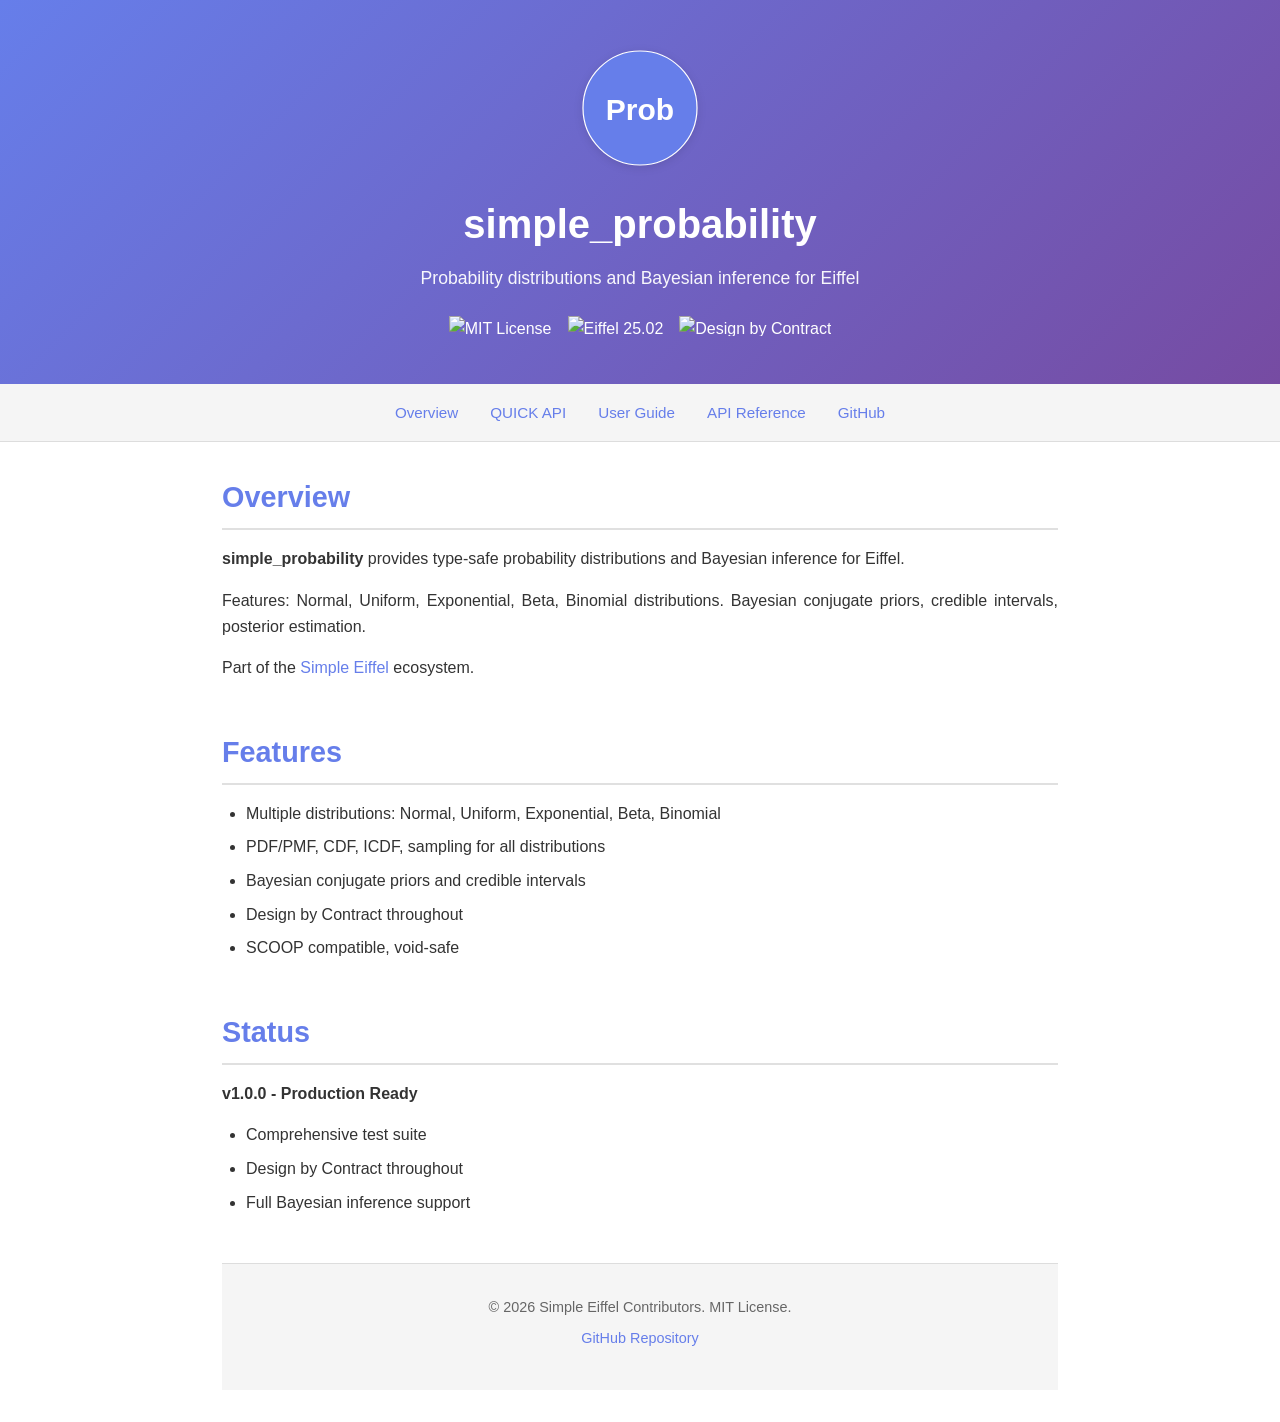
==== docs/index.html @ 3a891cff "docs: Add GitHub Pages documentation site and rewrite README - Create professional /docs site with i" ====
<!DOCTYPE html>
<html lang="en">
<head>
    <meta charset="UTF-8">
    <meta name="viewport" content="width=device-width, initial-scale=1.0">
    <title>simple_probability - Probability distributions and Bayesian inference for Eiffel</title>
    <link rel="stylesheet" href="css/style.css">
</head>
<body>
    <header>
        <div class="logo-container">
            <svg class="logo" viewBox="0 0 200 200" xmlns="http://www.w3.org/2000/svg">
                <circle cx="100" cy="100" r="95" fill="#667eea" stroke="#fff" stroke-width="2"/>
                <text x="100" y="120" font-size="50" font-weight="bold" text-anchor="middle" fill="#fff">Prob</text>
            </svg>
        </div>
        <h1>simple_probability</h1>
        <p class="tagline">Probability distributions and Bayesian inference for Eiffel</p>
        <div class="badges">
            <img src="https://img.shields.io/badge/License-MIT-blue.svg" alt="MIT License">
            <img src="https://img.shields.io/badge/Eiffel-25.02-purple.svg" alt="Eiffel 25.02">
            <img src="https://img.shields.io/badge/DBC-Contracts-green.svg" alt="Design by Contract">
        </div>
    </header>
    <nav>
        <ul>
            <li><a href="#overview">Overview</a></li>
            <li><a href="quick.html">QUICK API</a></li>
            <li><a href="user-guide.html">User Guide</a></li>
            <li><a href="api-reference.html">API Reference</a></li>
            <li><a href="https://github.com/simple-eiffel/simple_probability">GitHub</a></li>
        </ul>
    </nav>
    <main>
        <section id="overview">
            <h2>Overview</h2>
            <p><strong>simple_probability</strong> provides type-safe probability distributions and Bayesian inference for Eiffel.</p>
            <p>Features: Normal, Uniform, Exponential, Beta, Binomial distributions. Bayesian conjugate priors, credible intervals, posterior estimation.</p>
            <p>Part of the <a href="https://github.com/simple-eiffel">Simple Eiffel</a> ecosystem.</p>
        </section>
        <section id="features">
            <h2>Features</h2>
            <ul>
                <li>Multiple distributions: Normal, Uniform, Exponential, Beta, Binomial</li>
                <li>PDF/PMF, CDF, ICDF, sampling for all distributions</li>
                <li>Bayesian conjugate priors and credible intervals</li>
                <li>Design by Contract throughout</li>
                <li>SCOOP compatible, void-safe</li>
            </ul>
        </section>
        <section id="status">
            <h2>Status</h2>
            <p><strong>v1.0.0 - Production Ready</strong></p>
            <ul>
                <li>Comprehensive test suite</li>
                <li>Design by Contract throughout</li>
                <li>Full Bayesian inference support</li>
            </ul>
        </section>
        <footer>
            <p>&copy; 2026 Simple Eiffel Contributors. MIT License.</p>
            <p><a href="https://github.com/simple-eiffel/simple_probability">GitHub Repository</a></p>
        </footer>
    </main>
</body>
</html>
---- docs/css/style.css ----
/* Reset and Base Styles */
* {
    margin: 0;
    padding: 0;
    box-sizing: border-box;
}

body {
    font-family: -apple-system, BlinkMacSystemFont, "Segoe UI", Roboto, "Helvetica Neue", Arial, sans-serif;
    line-height: 1.6;
    color: #333;
    background: #fff;
}

/* Header */
header {
    background: linear-gradient(135deg, #667eea 0%, #764ba2 100%);
    color: white;
    padding: 3rem 2rem;
    text-align: center;
}

header .logo-container {
    margin-bottom: 1rem;
}

header .logo {
    width: 120px;
    height: 120px;
    filter: drop-shadow(0 2px 4px rgba(0,0,0,0.1));
}

header h1 {
    font-size: 2.5rem;
    margin: 1rem 0 0.5rem 0;
    font-weight: 600;
}

header .tagline {
    font-size: 1.1rem;
    opacity: 0.95;
    margin-bottom: 1.5rem;
}

header .badges {
    display: flex;
    justify-content: center;
    gap: 1rem;
    flex-wrap: wrap;
}

header .badges img {
    height: 20px;
}

/* Navigation */
nav {
    background: #f5f5f5;
    padding: 1rem;
    border-bottom: 1px solid #ddd;
    position: sticky;
    top: 0;
    z-index: 100;
}

nav ul {
    list-style: none;
    display: flex;
    flex-wrap: wrap;
    justify-content: center;
    gap: 2rem;
    max-width: 1200px;
    margin: 0 auto;
}

nav a {
    text-decoration: none;
    color: #667eea;
    font-weight: 500;
    font-size: 0.95rem;
    transition: color 0.2s;
}

nav a:hover {
    color: #764ba2;
    text-decoration: underline;
}

/* Main Content */
main {
    max-width: 900px;
    margin: 0 auto;
    padding: 2rem;
}

section {
    margin-bottom: 3rem;
}

section h2 {
    font-size: 1.8rem;
    margin-bottom: 1rem;
    color: #667eea;
    border-bottom: 2px solid #e0e0e0;
    padding-bottom: 0.5rem;
}

section h3 {
    font-size: 1.3rem;
    margin-top: 1.5rem;
    margin-bottom: 0.75rem;
    color: #764ba2;
}

section p {
    margin-bottom: 1rem;
    text-align: justify;
}

section ul {
    margin-left: 1.5rem;
    margin-bottom: 1rem;
}

section li {
    margin-bottom: 0.5rem;
}

section a {
    color: #667eea;
    text-decoration: none;
    font-weight: 500;
}

section a:hover {
    text-decoration: underline;
}

/* Code Blocks */
code {
    background: #f5f5f5;
    padding: 0.2rem 0.5rem;
    border-radius: 3px;
    font-family: "Courier New", monospace;
    font-size: 0.9em;
}

pre {
    background: #f5f5f5;
    padding: 1.5rem;
    border-radius: 5px;
    overflow-x: auto;
    border-left: 4px solid #667eea;
    margin: 1rem 0;
}

pre code {
    padding: 0;
    background: none;
    font-size: 0.85em;
    line-height: 1.5;
}

/* Tables */
table {
    width: 100%;
    border-collapse: collapse;
    margin: 1rem 0;
    border: 1px solid #ddd;
}

table th {
    background: #f5f5f5;
    padding: 0.75rem;
    text-align: left;
    font-weight: 600;
    border: 1px solid #ddd;
}

table td {
    padding: 0.75rem;
    border: 1px solid #ddd;
}

table tr:nth-child(even) {
    background: #fafafa;
}

/* Blockquotes */
blockquote {
    border-left: 4px solid #667eea;
    margin: 1rem 0;
    padding-left: 1rem;
    color: #666;
    font-style: italic;
}

/* Footer */
footer {
    text-align: center;
    padding: 2rem;
    background: #f5f5f5;
    margin-top: 3rem;
    border-top: 1px solid #ddd;
    color: #666;
    font-size: 0.9rem;
}

footer a {
    color: #667eea;
    text-decoration: none;
    font-weight: 500;
}

footer a:hover {
    text-decoration: underline;
}

footer p {
    margin-bottom: 0.5rem;
}

/* Responsive */
@media (max-width: 768px) {
    header h1 {
        font-size: 2rem;
    }

    header .tagline {
        font-size: 1rem;
    }

    nav ul {
        gap: 1rem;
    }

    nav a {
        font-size: 0.85rem;
    }

    main {
        padding: 1rem;
    }

    section h2 {
        font-size: 1.5rem;
    }

    pre {
        padding: 1rem;
        font-size: 0.8em;
    }
}

/* Utility Classes */
.note {
    background: #e8f4f8;
    border-left: 4px solid #0288d1;
    padding: 1rem;
    margin: 1rem 0;
    border-radius: 3px;
}

.warning {
    background: #fff3e0;
    border-left: 4px solid #f57c00;
    padding: 1rem;
    margin: 1rem 0;
    border-radius: 3px;
}

.success {
    background: #e8f5e9;
    border-left: 4px solid #388e3c;
    padding: 1rem;
    margin: 1rem 0;
    border-radius: 3px;
}
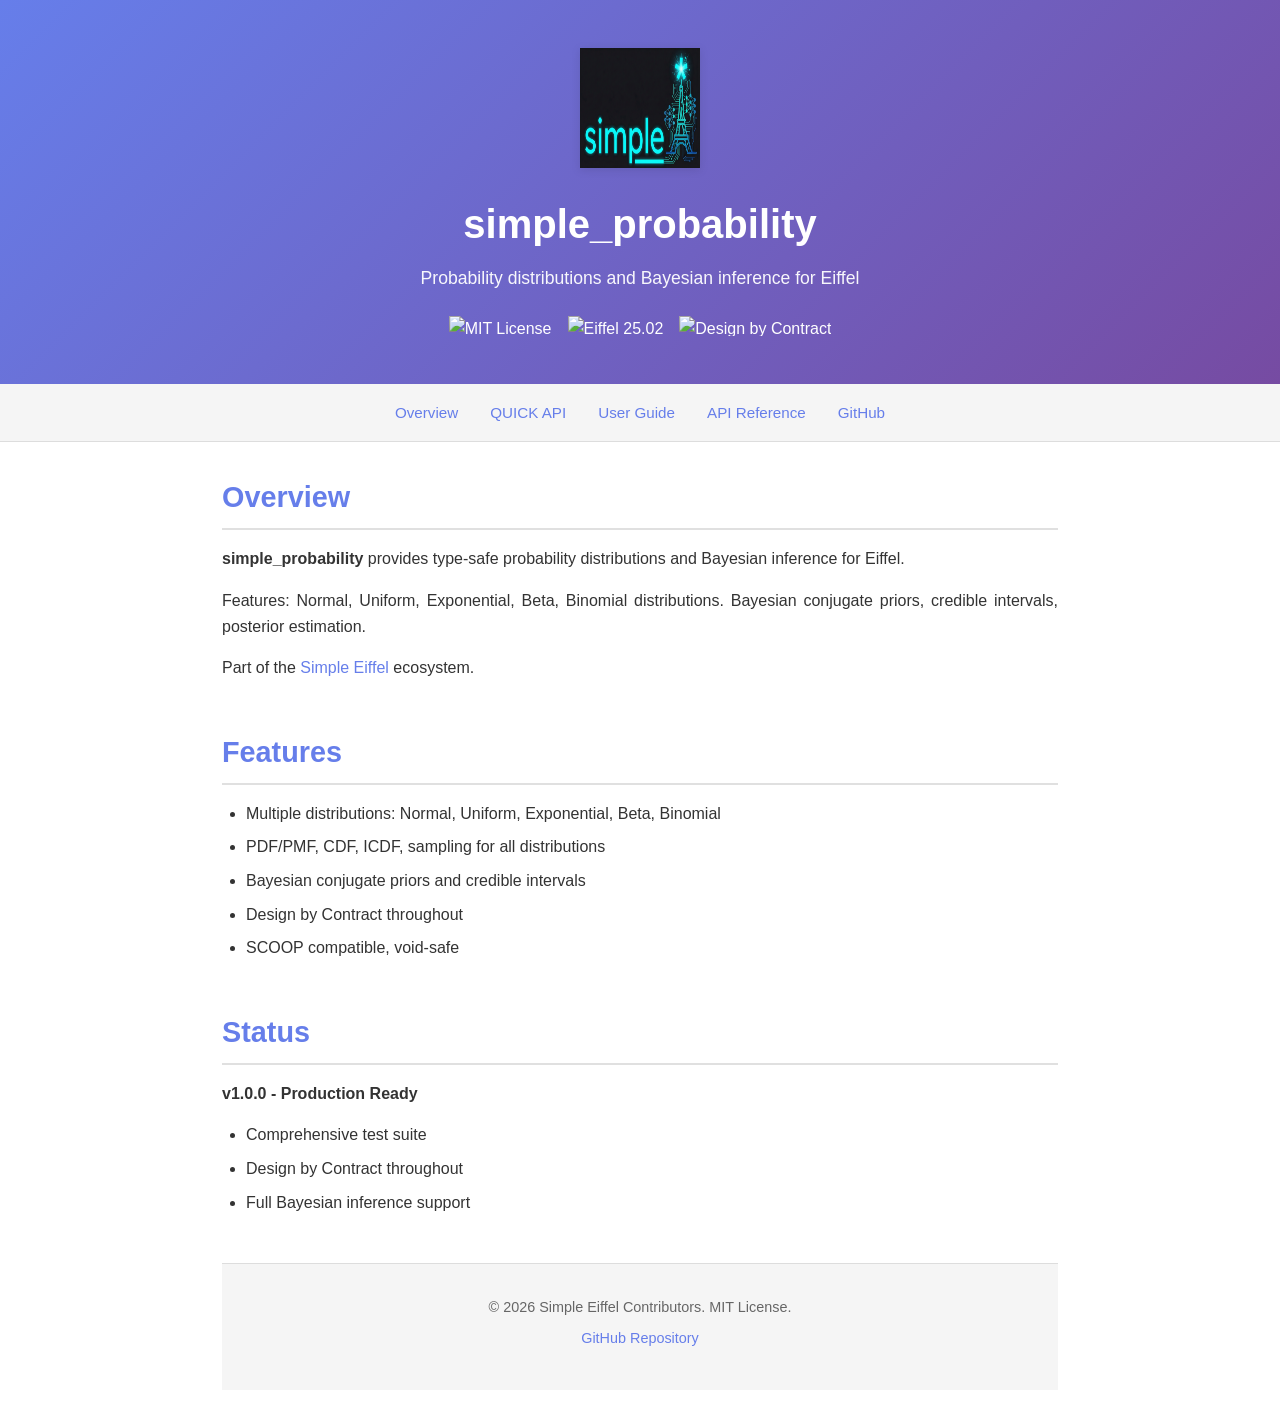
==== commit 4c2e58ec: "docs: Replace placeholder SVG with official simple_eiffel logo" ====
--- a/docs/index.html
+++ b/docs/index.html
@@ -9,10 +9,7 @@
 <body>
     <header>
         <div class="logo-container">
-            <svg class="logo" viewBox="0 0 200 200" xmlns="http://www.w3.org/2000/svg">
-                <circle cx="100" cy="100" r="95" fill="#667eea" stroke="#fff" stroke-width="2"/>
-                <text x="100" y="120" font-size="50" font-weight="bold" text-anchor="middle" fill="#fff">Prob</text>
-            </svg>
+            <img src="images/logo.png" alt="simple_* logo" class="logo">
         </div>
         <h1>simple_probability</h1>
         <p class="tagline">Probability distributions and Bayesian inference for Eiffel</p>
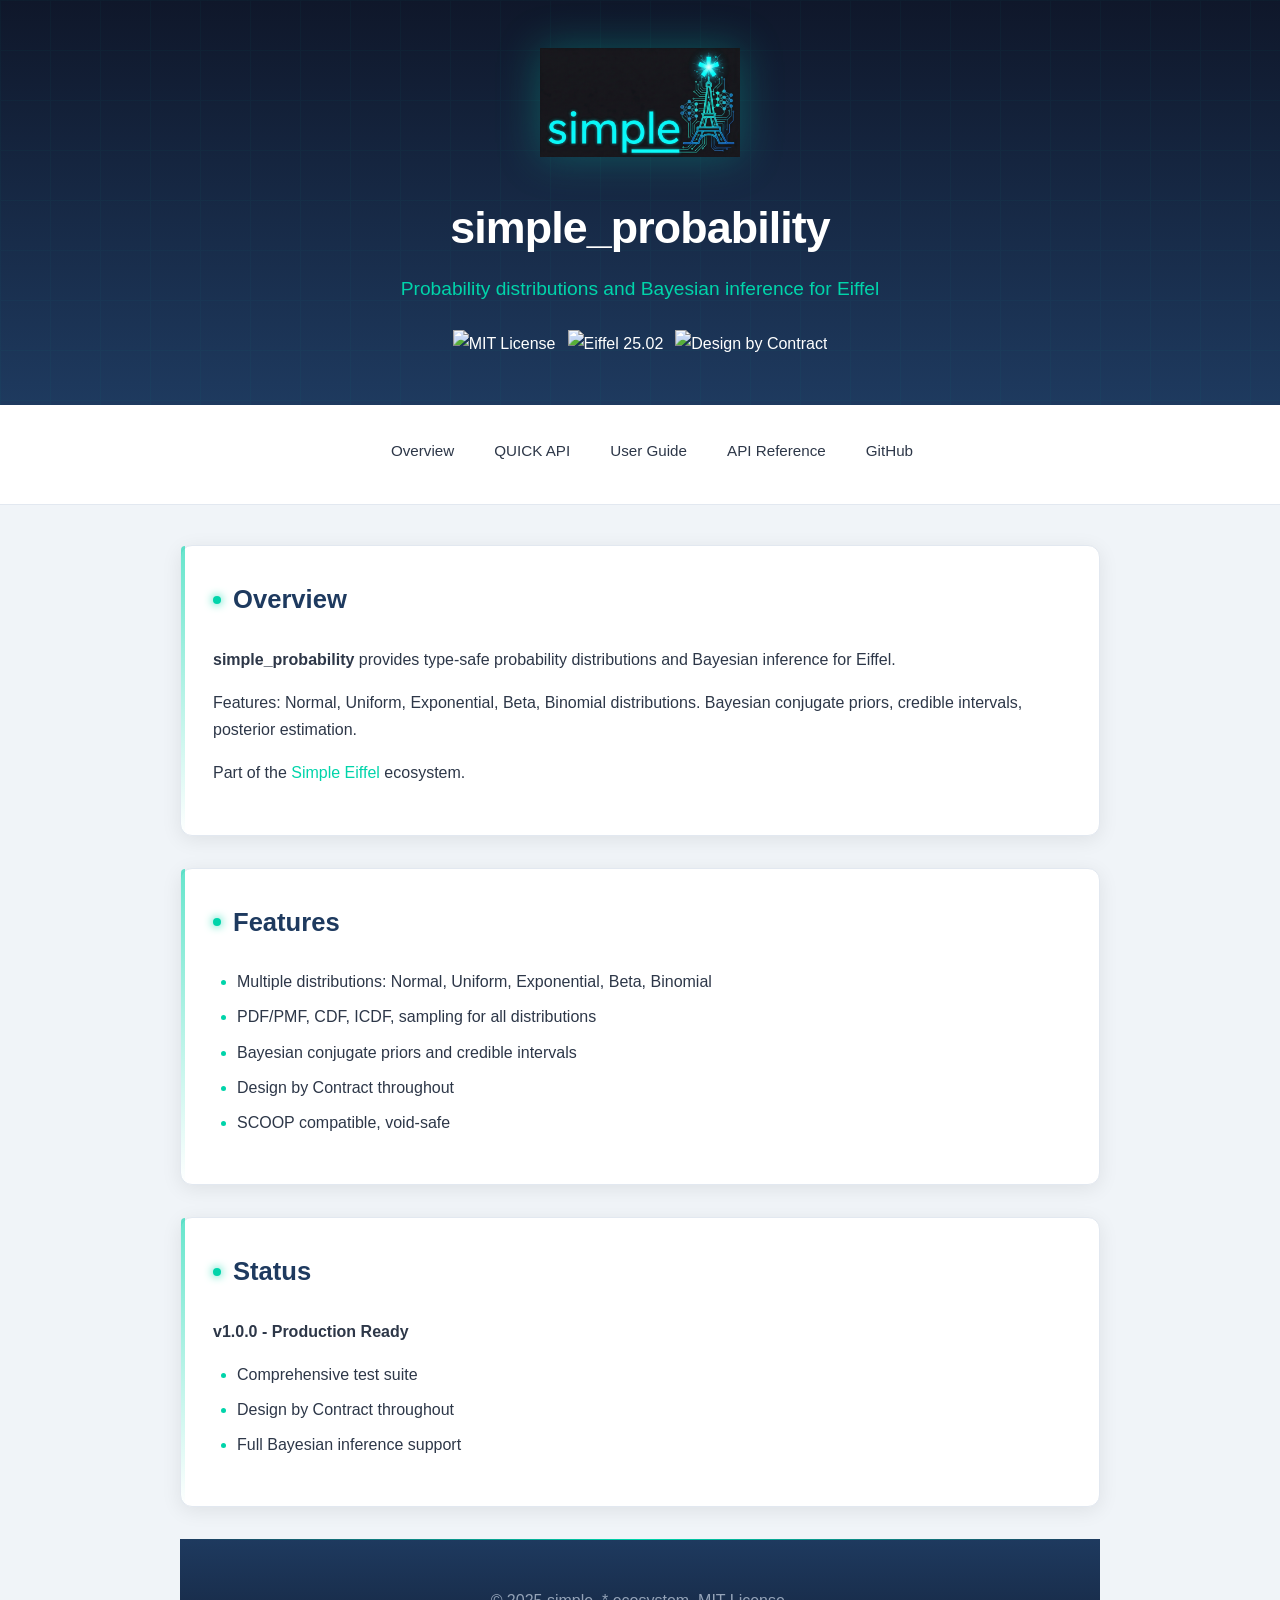
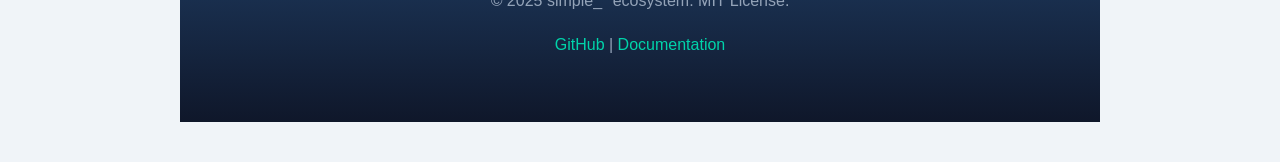
==== commit cc9e88fe: "docs: Reformat README and footer to match simple_json structure" ====
--- a/docs/index.html
+++ b/docs/index.html
@@ -55,8 +55,11 @@
             </ul>
         </section>
         <footer>
-            <p>&copy; 2026 Simple Eiffel Contributors. MIT License.</p>
-            <p><a href="https://github.com/simple-eiffel/simple_probability">GitHub Repository</a></p>
+            <p>&copy; 2025 simple_* ecosystem. MIT License.</p>
+            <p>
+                <a href="https://github.com/simple-eiffel/simple_probability">GitHub</a> |
+                <a href="https://simple-eiffel.github.io">Documentation</a>
+            </p>
         </footer>
     </main>
 </body>
--- a/docs/css/style.css
+++ b/docs/css/style.css
@@ -1,278 +1,598 @@
-/* Reset and Base Styles */
+/* simple_* Documentation Stylesheet */
+/* Design inspired by Eiffel Tower + Circuit Board Logo */
+/* Supports light and dark mode with tech-forward aesthetic */
+
+:root {
+    /* Light Mode - Clean tech look */
+    --primary-color: #1e3a5f;          /* Deep blue - like the tower structure */
+    --secondary-color: #00d4aa;        /* Electric teal - circuit glow */
+    --accent-color: #ff6b6b;           /* Signal red */
+    --background-color: #f0f4f8;       /* Soft tech gray */
+    --surface-color: #ffffff;
+    --code-background: #1a1a2e;        /* Dark terminal */
+    --text-color: #2d3748;
+    --text-muted: #718096;
+    --border-color: #e2e8f0;
+    --success-color: #00d4aa;
+    --warning-color: #fbbf24;
+    --header-gradient-start: #0f172a;  /* Deep night sky */
+    --header-gradient-end: #1e3a5f;    /* Tower blue */
+    --table-hover: #f7fafc;
+    --feature-bg: #f7fafc;
+    --api-bg: #f0f4f8;
+    --require-bg: #fef3c7;
+    --require-border: #f59e0b;
+    --ensure-bg: #d1fae5;
+    --ensure-border: #10b981;
+    --inline-code-bg: #e2e8f0;
+    --glow-color: rgba(0, 212, 170, 0.3);
+    --circuit-line: #00d4aa;
+}
+
+@media (prefers-color-scheme: dark) {
+    :root {
+        /* Dark Mode - Circuit board at night */
+        --primary-color: #e2e8f0;
+        --secondary-color: #00ffcc;     /* Bright circuit glow */
+        --accent-color: #ff6b6b;
+        --background-color: #0a0a1a;    /* Deep space black */
+        --surface-color: #12122a;       /* Dark panel */
+        --code-background: #080818;
+        --text-color: #e2e8f0;
+        --text-muted: #94a3b8;
+        --border-color: #2d3748;
+        --success-color: #00ffcc;
+        --warning-color: #fbbf24;
+        --header-gradient-start: #000010;
+        --header-gradient-end: #0f172a;
+        --table-hover: #1a1a3a;
+        --feature-bg: #1a1a3a;
+        --api-bg: #0f0f28;
+        --require-bg: #3d2e0a;
+        --require-border: #f59e0b;
+        --ensure-bg: #052e1c;
+        --ensure-border: #00ffcc;
+        --inline-code-bg: #1e293b;
+        --glow-color: rgba(0, 255, 204, 0.2);
+        --circuit-line: #00ffcc;
+    }
+}
+
 * {
+    box-sizing: border-box;
     margin: 0;
     padding: 0;
-    box-sizing: border-box;
 }
 
 body {
-    font-family: -apple-system, BlinkMacSystemFont, "Segoe UI", Roboto, "Helvetica Neue", Arial, sans-serif;
-    line-height: 1.6;
-    color: #333;
-    background: #fff;
-}
-
-/* Header */
+    font-family: 'Inter', -apple-system, BlinkMacSystemFont, 'Segoe UI', Roboto, sans-serif;
+    line-height: 1.7;
+    color: var(--text-color);
+    background-color: var(--background-color);
+    transition: background-color 0.3s, color 0.3s;
+}
+
+/* Header - Tower silhouette with circuit glow */
 header {
-    background: linear-gradient(135deg, #667eea 0%, #764ba2 100%);
+    background: linear-gradient(180deg, var(--header-gradient-start) 0%, var(--header-gradient-end) 100%);
     color: white;
     padding: 3rem 2rem;
     text-align: center;
+    position: relative;
+    overflow: hidden;
+}
+
+/* Circuit pattern overlay */
+header::before {
+    content: '';
+    position: absolute;
+    top: 0;
+    left: 0;
+    right: 0;
+    bottom: 0;
+    background-image:
+        linear-gradient(90deg, var(--circuit-line) 1px, transparent 1px),
+        linear-gradient(var(--circuit-line) 1px, transparent 1px);
+    background-size: 50px 50px;
+    opacity: 0.03;
+    pointer-events: none;
 }
 
 header .logo-container {
-    margin-bottom: 1rem;
-}
-
-header .logo {
-    width: 120px;
-    height: 120px;
-    filter: drop-shadow(0 2px 4px rgba(0,0,0,0.1));
+    margin-bottom: 1.5rem;
+    position: relative;
+    z-index: 1;
+}
+
+header img.logo {
+    max-width: 200px;
+    height: auto;
+    filter: drop-shadow(0 0 20px var(--glow-color));
+    transition: filter 0.3s;
+}
+
+header img.logo:hover {
+    filter: drop-shadow(0 0 30px var(--glow-color)) brightness(1.1);
 }
 
 header h1 {
-    font-size: 2.5rem;
-    margin: 1rem 0 0.5rem 0;
-    font-weight: 600;
+    font-size: 2.8rem;
+    margin-bottom: 0.5rem;
+    font-weight: 700;
+    letter-spacing: -0.02em;
+    position: relative;
+    z-index: 1;
 }
 
 header .tagline {
-    font-size: 1.1rem;
-    opacity: 0.95;
-    margin-bottom: 1.5rem;
+    font-size: 1.2rem;
+    color: var(--secondary-color);
+    font-weight: 400;
+    position: relative;
+    z-index: 1;
 }
 
 header .badges {
+    margin-top: 1.5rem;
     display: flex;
+    gap: 0.75rem;
     justify-content: center;
-    gap: 1rem;
     flex-wrap: wrap;
-}
-
-header .badges img {
-    height: 20px;
-}
-
-/* Navigation */
+    position: relative;
+    z-index: 1;
+}
+
+/* Navigation - Sleek bar */
 nav {
-    background: #f5f5f5;
-    padding: 1rem;
-    border-bottom: 1px solid #ddd;
+    background: var(--surface-color);
+    border-bottom: 1px solid var(--border-color);
+    padding: 1rem 2rem;
     position: sticky;
     top: 0;
     z-index: 100;
+    backdrop-filter: blur(10px);
+    background: rgba(255, 255, 255, 0.95);
+}
+
+@media (prefers-color-scheme: dark) {
+    nav {
+        background: rgba(18, 18, 42, 0.95);
+    }
 }
 
 nav ul {
     list-style: none;
     display: flex;
-    flex-wrap: wrap;
+    gap: 2.5rem;
     justify-content: center;
-    gap: 2rem;
-    max-width: 1200px;
-    margin: 0 auto;
 }
 
 nav a {
+    color: var(--text-color);
     text-decoration: none;
-    color: #667eea;
     font-weight: 500;
     font-size: 0.95rem;
     transition: color 0.2s;
+    position: relative;
+}
+
+nav a::after {
+    content: '';
+    position: absolute;
+    bottom: -4px;
+    left: 0;
+    width: 0;
+    height: 2px;
+    background: var(--secondary-color);
+    transition: width 0.2s;
 }
 
 nav a:hover {
-    color: #764ba2;
-    text-decoration: underline;
+    color: var(--secondary-color);
+}
+
+nav a:hover::after {
+    width: 100%;
 }
 
 /* Main Content */
 main {
-    max-width: 900px;
+    max-width: 1000px;
     margin: 0 auto;
+    padding: 2.5rem;
+}
+
+section {
+    background: var(--surface-color);
+    border-radius: 12px;
     padding: 2rem;
-}
-
-section {
-    margin-bottom: 3rem;
-}
-
-section h2 {
-    font-size: 1.8rem;
+    margin-bottom: 2rem;
+    box-shadow: 0 4px 20px rgba(0,0,0,0.08);
+    border: 1px solid var(--border-color);
+    position: relative;
+}
+
+/* Subtle circuit accent on sections */
+section::before {
+    content: '';
+    position: absolute;
+    top: 0;
+    left: 0;
+    width: 4px;
+    height: 100%;
+    background: linear-gradient(180deg, var(--secondary-color) 0%, transparent 100%);
+    border-radius: 12px 0 0 12px;
+    opacity: 0.6;
+}
+
+h2 {
+    color: var(--primary-color);
+    font-size: 1.6rem;
+    font-weight: 600;
+    margin-bottom: 1.5rem;
+    display: flex;
+    align-items: center;
+    gap: 0.75rem;
+}
+
+h2::before {
+    content: '';
+    width: 8px;
+    height: 8px;
+    background: var(--secondary-color);
+    border-radius: 50%;
+    box-shadow: 0 0 10px var(--secondary-color);
+}
+
+h3 {
+    color: var(--primary-color);
+    font-size: 1.2rem;
+    margin-top: 1.5rem;
     margin-bottom: 1rem;
-    color: #667eea;
-    border-bottom: 2px solid #e0e0e0;
-    padding-bottom: 0.5rem;
-}
-
-section h3 {
-    font-size: 1.3rem;
-    margin-top: 1.5rem;
-    margin-bottom: 0.75rem;
-    color: #764ba2;
-}
-
-section p {
+}
+
+p {
     margin-bottom: 1rem;
-    text-align: justify;
-}
-
-section ul {
-    margin-left: 1.5rem;
-    margin-bottom: 1rem;
-}
-
-section li {
-    margin-bottom: 0.5rem;
-}
-
-section a {
-    color: #667eea;
+}
+
+a {
+    color: var(--secondary-color);
     text-decoration: none;
-    font-weight: 500;
-}
-
-section a:hover {
+    transition: opacity 0.2s;
+}
+
+a:hover {
+    opacity: 0.8;
     text-decoration: underline;
 }
 
-/* Code Blocks */
+/* Code Blocks - Terminal style */
+pre {
+    background: var(--code-background);
+    color: #e2e8f0;
+    padding: 1.5rem;
+    border-radius: 8px;
+    overflow-x: auto;
+    margin: 1rem 0;
+    border: 1px solid var(--border-color);
+    position: relative;
+}
+
+pre::before {
+    content: '';
+    position: absolute;
+    top: 12px;
+    left: 12px;
+    width: 12px;
+    height: 12px;
+    background: #ff5f56;
+    border-radius: 50%;
+    box-shadow: 20px 0 0 #ffbd2e, 40px 0 0 #27c93f;
+}
+
+pre code {
+    display: block;
+    padding-top: 1rem;
+}
+
 code {
-    background: #f5f5f5;
+    font-family: 'JetBrains Mono', 'Fira Code', 'Consolas', monospace;
+    font-size: 0.875rem;
+}
+
+p code, li code, td code {
+    background: var(--inline-code-bg);
+    color: var(--secondary-color);
     padding: 0.2rem 0.5rem;
-    border-radius: 3px;
-    font-family: "Courier New", monospace;
-    font-size: 0.9em;
-}
-
-pre {
-    background: #f5f5f5;
-    padding: 1.5rem;
-    border-radius: 5px;
-    overflow-x: auto;
-    border-left: 4px solid #667eea;
-    margin: 1rem 0;
-}
-
-pre code {
-    padding: 0;
-    background: none;
+    border-radius: 4px;
     font-size: 0.85em;
-    line-height: 1.5;
-}
+}
+
+/* Syntax Highlighting - Circuit colors */
+.keyword { color: #ff79c6; }
+.type { color: #8be9fd; }
+.string { color: #f1fa8c; }
+.comment { color: #6272a4; }
+.feature { color: #50fa7b; }
 
 /* Tables */
 table {
     width: 100%;
     border-collapse: collapse;
     margin: 1rem 0;
-    border: 1px solid #ddd;
-}
-
-table th {
-    background: #f5f5f5;
-    padding: 0.75rem;
+    border-radius: 8px;
+    overflow: hidden;
+}
+
+th, td {
+    padding: 1rem;
     text-align: left;
+    border-bottom: 1px solid var(--border-color);
+}
+
+th {
+    background: var(--primary-color);
+    color: white;
     font-weight: 600;
-    border: 1px solid #ddd;
-}
-
-table td {
-    padding: 0.75rem;
-    border: 1px solid #ddd;
-}
-
-table tr:nth-child(even) {
-    background: #fafafa;
-}
-
-/* Blockquotes */
-blockquote {
-    border-left: 4px solid #667eea;
+    font-size: 0.9rem;
+    text-transform: uppercase;
+    letter-spacing: 0.05em;
+}
+
+@media (prefers-color-scheme: dark) {
+    th {
+        background: linear-gradient(90deg, var(--header-gradient-end) 0%, #1e3a5f 100%);
+    }
+}
+
+tr:hover {
+    background: var(--table-hover);
+}
+
+/* Feature Cards - Circuit node style */
+.feature-grid {
+    display: grid;
+    grid-template-columns: repeat(auto-fit, minmax(280px, 1fr));
+    gap: 1.5rem;
+    margin: 1.5rem 0;
+}
+
+.feature-card {
+    background: var(--feature-bg);
+    padding: 1.5rem;
+    border-radius: 10px;
+    border: 1px solid var(--border-color);
+    position: relative;
+    transition: transform 0.2s, box-shadow 0.2s, border-color 0.2s;
+}
+
+.feature-card::before {
+    content: '';
+    position: absolute;
+    top: 1.5rem;
+    left: -1px;
+    width: 8px;
+    height: 8px;
+    background: var(--secondary-color);
+    border-radius: 50%;
+    box-shadow: 0 0 10px var(--secondary-color);
+}
+
+.feature-card:hover {
+    transform: translateY(-4px);
+    box-shadow: 0 8px 30px rgba(0, 212, 170, 0.15);
+    border-color: var(--secondary-color);
+}
+
+.feature-card h4 {
+    color: var(--primary-color);
+    margin-bottom: 0.5rem;
+    font-weight: 600;
+    padding-left: 1rem;
+}
+
+.feature-card p {
+    color: var(--text-muted);
+    margin-bottom: 0;
+    font-size: 0.95rem;
+    padding-left: 1rem;
+}
+
+/* API Reference - Technical documentation style */
+.api-section {
+    margin: 2rem 0;
+    padding: 1.5rem;
+    background: var(--api-bg);
+    border-radius: 10px;
+    border: 1px solid var(--border-color);
+}
+
+.api-section h3 {
+    margin-top: 0;
+    color: var(--secondary-color);
+    font-family: 'JetBrains Mono', monospace;
+}
+
+.signature {
+    background: var(--code-background);
+    color: var(--secondary-color);
+    padding: 1rem 1.5rem;
+    border-radius: 6px;
+    font-family: 'JetBrains Mono', monospace;
     margin: 1rem 0;
-    padding-left: 1rem;
-    color: #666;
-    font-style: italic;
+    overflow-x: auto;
+    border-left: 3px solid var(--secondary-color);
+}
+
+.contracts {
+    margin: 1rem 0;
+}
+
+.contracts h4 {
+    font-size: 0.85rem;
+    color: var(--text-muted);
+    margin-bottom: 0.5rem;
+    text-transform: uppercase;
+    letter-spacing: 0.05em;
+}
+
+.contracts .require, .contracts .ensure {
+    padding: 0.75rem 1rem;
+    margin: 0.5rem 0;
+    border-radius: 6px;
+    font-family: 'JetBrains Mono', monospace;
+    font-size: 0.85rem;
+}
+
+.contracts .require {
+    background: var(--require-bg);
+    border-left: 3px solid var(--require-border);
+}
+
+.contracts .ensure {
+    background: var(--ensure-bg);
+    border-left: 3px solid var(--ensure-border);
 }
 
 /* Footer */
 footer {
+    background: linear-gradient(180deg, var(--header-gradient-end) 0%, var(--header-gradient-start) 100%);
+    color: #94a3b8;
     text-align: center;
-    padding: 2rem;
-    background: #f5f5f5;
-    margin-top: 3rem;
-    border-top: 1px solid #ddd;
-    color: #666;
+    padding: 3rem 2rem;
+    margin-top: 2rem;
+    position: relative;
+}
+
+footer::before {
+    content: '';
+    position: absolute;
+    top: 0;
+    left: 0;
+    right: 0;
+    height: 1px;
+    background: linear-gradient(90deg, transparent 0%, var(--secondary-color) 50%, transparent 100%);
+}
+
+footer a {
+    color: var(--secondary-color);
+}
+
+footer .copyright {
+    margin-top: 1rem;
     font-size: 0.9rem;
 }
 
-footer a {
-    color: #667eea;
-    text-decoration: none;
-    font-weight: 500;
-}
-
-footer a:hover {
-    text-decoration: underline;
-}
-
-footer p {
+/* Badges - Circuit chip style */
+.badge {
+    display: inline-block;
+    padding: 0.35rem 0.75rem;
+    border-radius: 4px;
+    font-size: 0.8rem;
+    font-weight: 600;
+    font-family: 'JetBrains Mono', monospace;
+    text-transform: uppercase;
+    letter-spacing: 0.03em;
+}
+
+.badge-rfc {
+    background: rgba(0, 212, 170, 0.2);
+    color: var(--secondary-color);
+    border: 1px solid var(--secondary-color);
+}
+
+.badge-version {
+    background: rgba(16, 185, 129, 0.2);
+    color: #10b981;
+    border: 1px solid #10b981;
+}
+
+.badge-license {
+    background: rgba(251, 191, 36, 0.2);
+    color: #fbbf24;
+    border: 1px solid #fbbf24;
+}
+
+/* Quick Start Box */
+.quick-start {
+    background: var(--api-bg);
+    border: 2px solid var(--secondary-color);
+    border-radius: 10px;
+    padding: 1.5rem;
+    margin: 1.5rem 0;
+    position: relative;
+}
+
+.quick-start::before {
+    content: 'QUICK START';
+    position: absolute;
+    top: -12px;
+    left: 1rem;
+    background: var(--surface-color);
+    padding: 0 0.5rem;
+    font-size: 0.75rem;
+    font-weight: 600;
+    color: var(--secondary-color);
+    letter-spacing: 0.05em;
+}
+
+.quick-start h3 {
+    margin-top: 0;
+    color: var(--secondary-color);
+}
+
+/* Lists */
+ul, ol {
+    margin: 1rem 0;
+    padding-left: 1.5rem;
+}
+
+li {
     margin-bottom: 0.5rem;
+    position: relative;
+}
+
+ul li::marker {
+    color: var(--secondary-color);
 }
 
 /* Responsive */
 @media (max-width: 768px) {
+    header {
+        padding: 2rem 1rem;
+    }
+
     header h1 {
         font-size: 2rem;
     }
 
-    header .tagline {
-        font-size: 1rem;
+    header img.logo {
+        max-width: 140px;
     }
 
     nav ul {
+        flex-direction: column;
+        align-items: center;
         gap: 1rem;
-    }
-
-    nav a {
-        font-size: 0.85rem;
     }
 
     main {
         padding: 1rem;
     }
 
-    section h2 {
-        font-size: 1.5rem;
-    }
-
-    pre {
-        padding: 1rem;
-        font-size: 0.8em;
-    }
-}
-
-/* Utility Classes */
-.note {
-    background: #e8f4f8;
-    border-left: 4px solid #0288d1;
-    padding: 1rem;
-    margin: 1rem 0;
-    border-radius: 3px;
-}
-
-.warning {
-    background: #fff3e0;
-    border-left: 4px solid #f57c00;
-    padding: 1rem;
-    margin: 1rem 0;
-    border-radius: 3px;
-}
-
-.success {
-    background: #e8f5e9;
-    border-left: 4px solid #388e3c;
-    padding: 1rem;
-    margin: 1rem 0;
-    border-radius: 3px;
-}
+    section {
+        padding: 1.25rem;
+    }
+
+    .feature-grid {
+        grid-template-columns: 1fr;
+    }
+
+    pre::before {
+        display: none;
+    }
+
+    pre code {
+        padding-top: 0;
+    }
+}
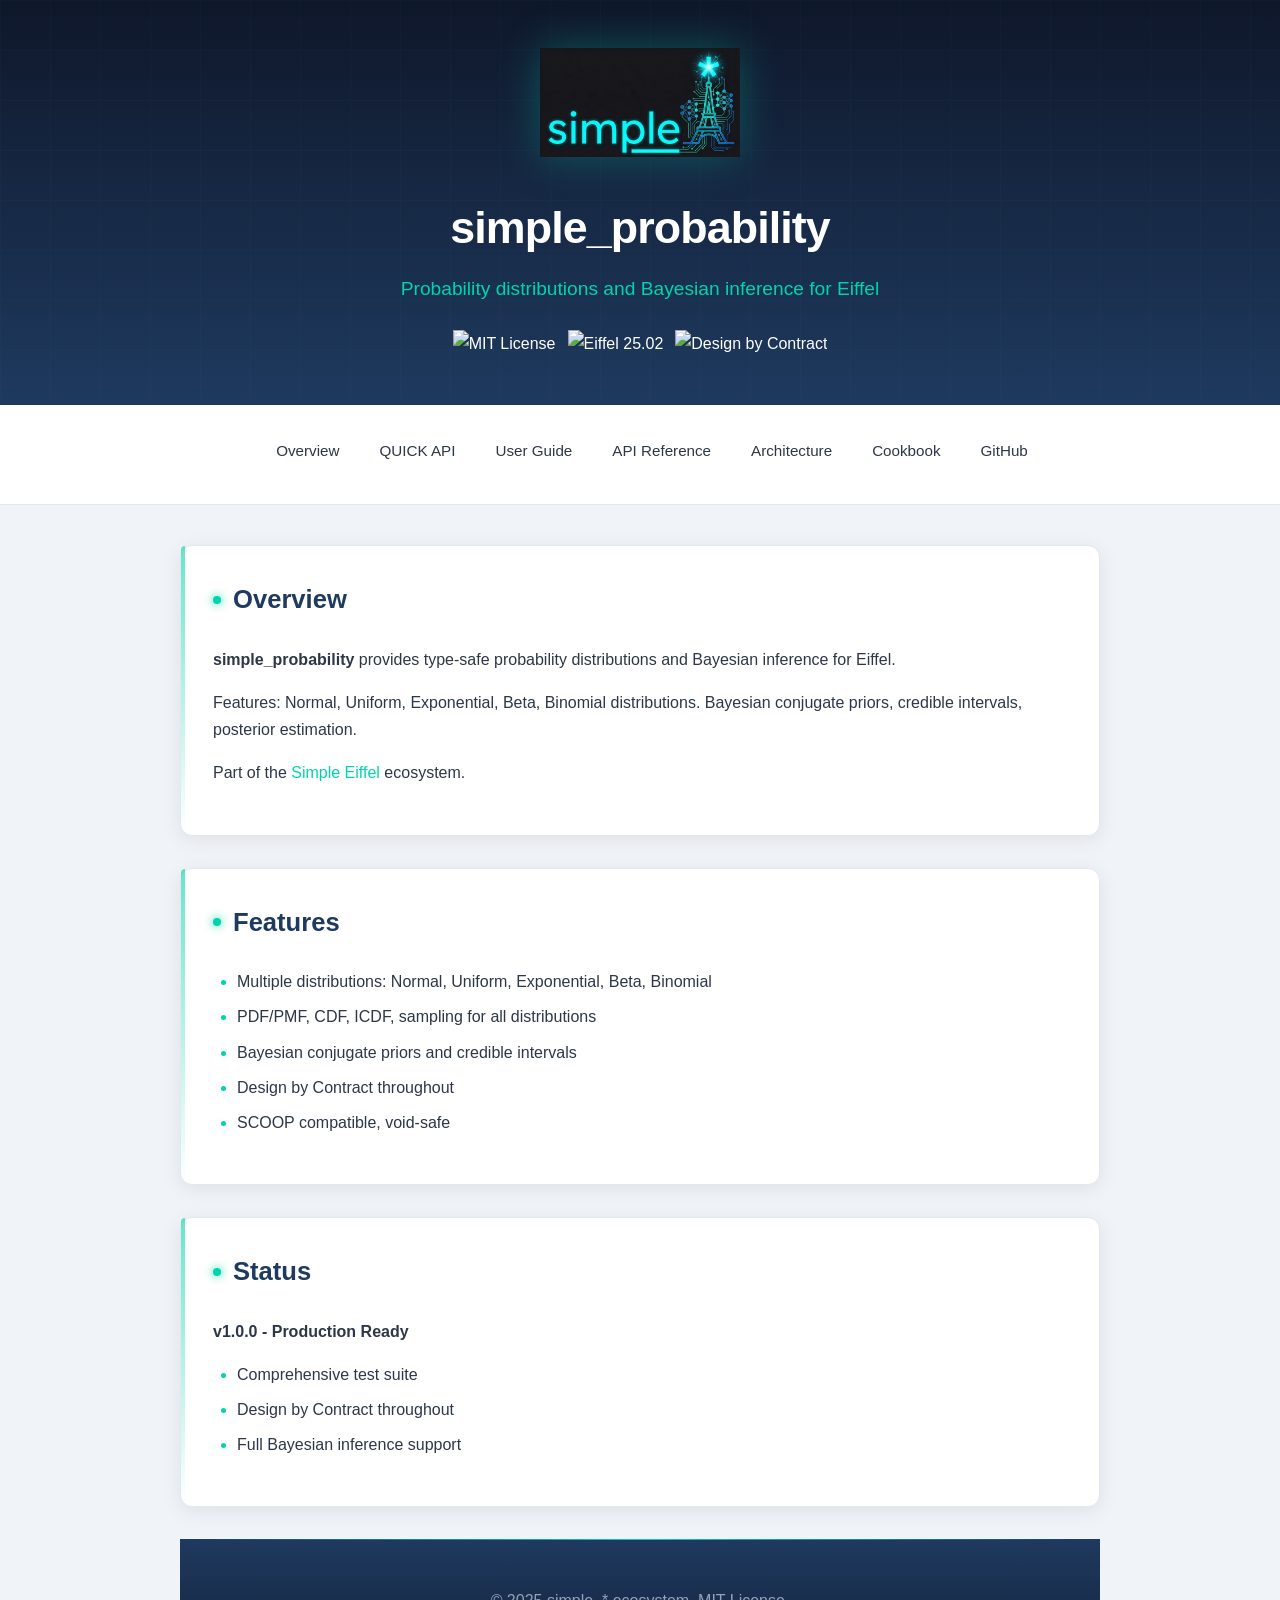
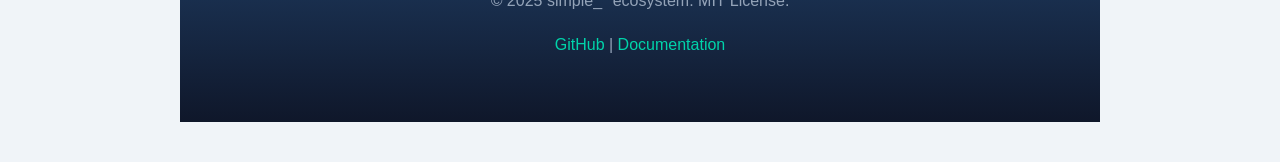
==== commit 7f1f1df7: "docs: Add missing Architecture and Cookbook navigation links to index" ====
--- a/docs/index.html
+++ b/docs/index.html
@@ -25,6 +25,8 @@
             <li><a href="quick.html">QUICK API</a></li>
             <li><a href="user-guide.html">User Guide</a></li>
             <li><a href="api-reference.html">API Reference</a></li>
+            <li><a href="architecture.html">Architecture</a></li>
+            <li><a href="cookbook.html">Cookbook</a></li>
             <li><a href="https://github.com/simple-eiffel/simple_probability">GitHub</a></li>
         </ul>
     </nav>
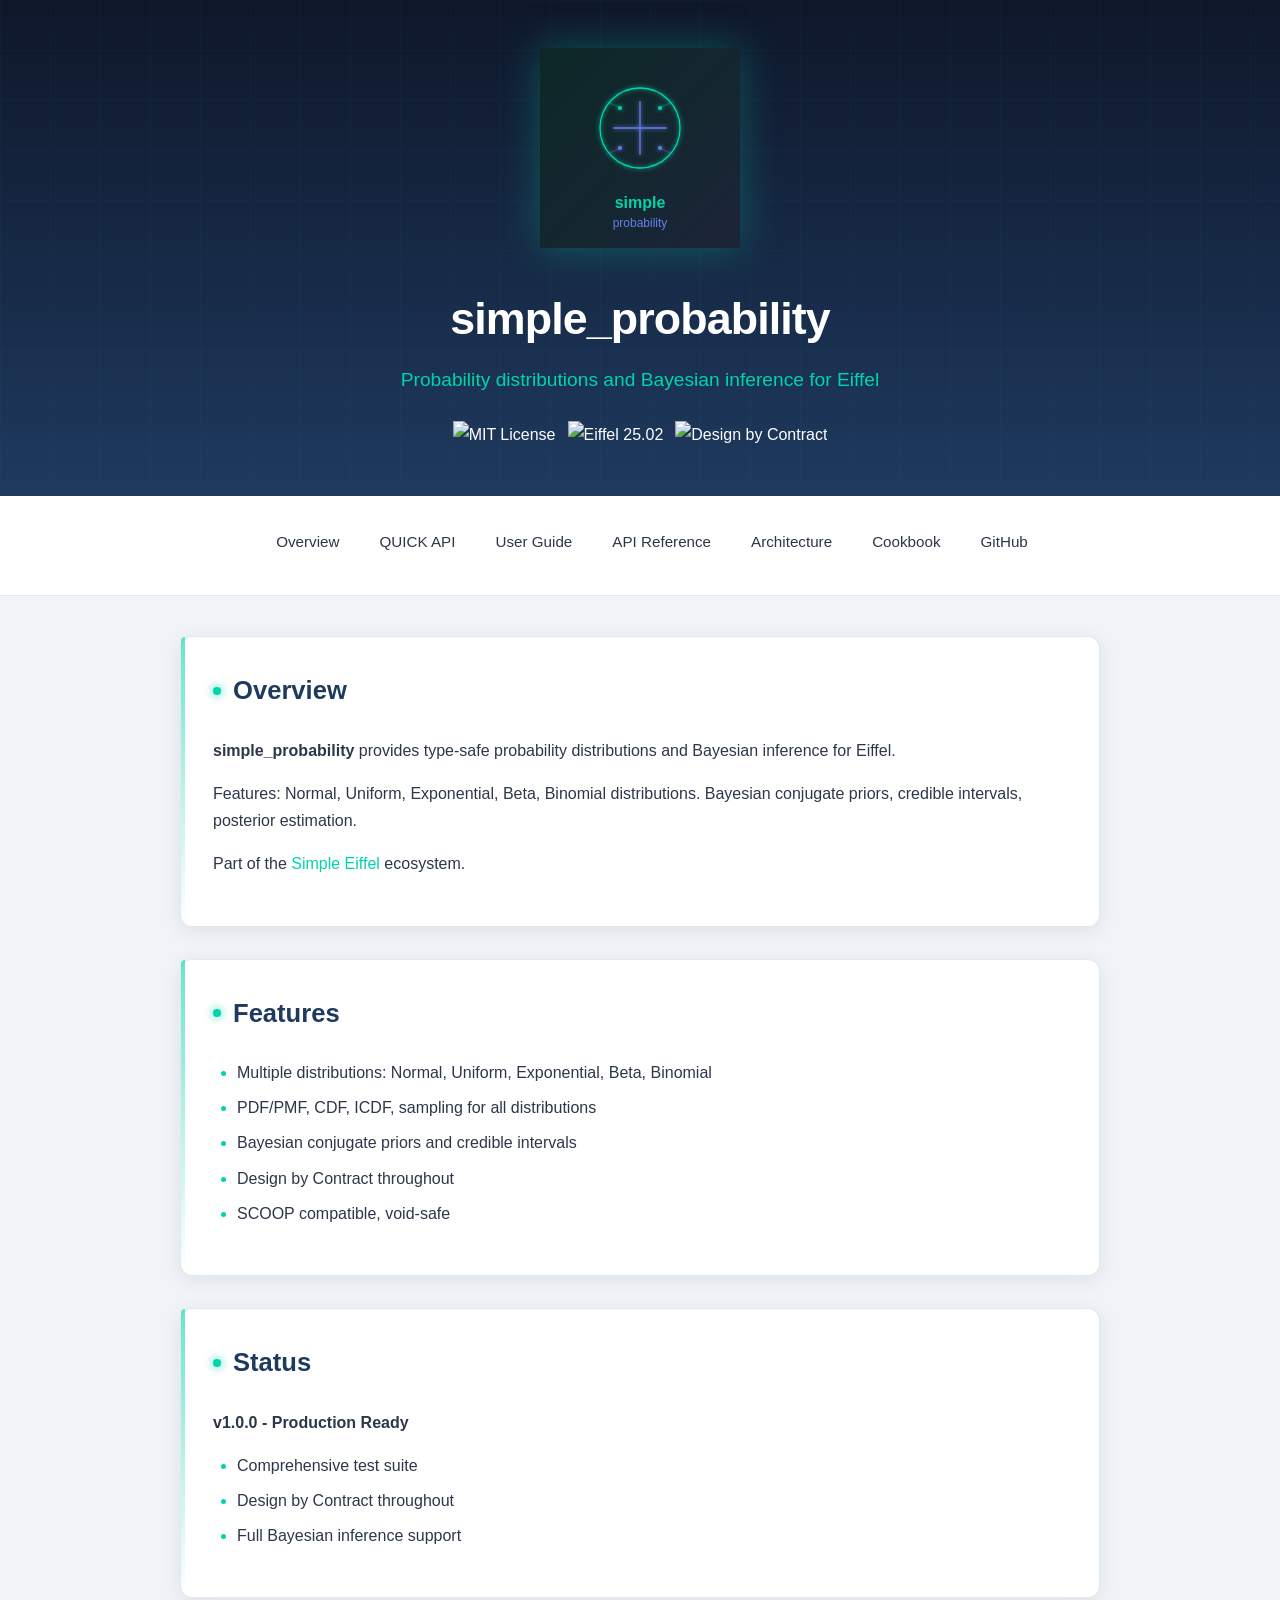
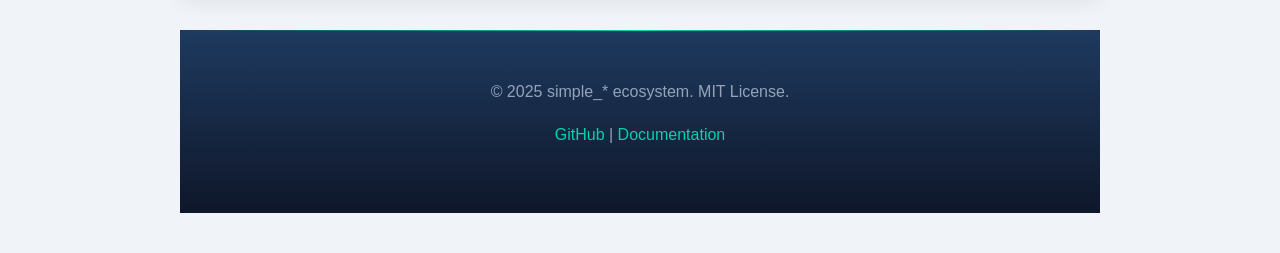
==== commit 5eef2d84: "refactor: convert logo.png to scalable logo.svg - Add professional SVG logos for all documentation p" ====
--- a/docs/index.html
+++ b/docs/index.html
@@ -9,7 +9,7 @@
 <body>
     <header>
         <div class="logo-container">
-            <img src="images/logo.png" alt="simple_* logo" class="logo">
+            <img src="images/logo.svg" alt="simple_* logo" class="logo">
         </div>
         <h1>simple_probability</h1>
         <p class="tagline">Probability distributions and Bayesian inference for Eiffel</p>
--- a/docs/css/style.css
+++ b/docs/css/style.css
@@ -1,6 +1,7 @@
 /* simple_* Documentation Stylesheet */
 /* Design inspired by Eiffel Tower + Circuit Board Logo */
 /* Supports light and dark mode with tech-forward aesthetic */
+/* v2025-01-27: Dark blue gradient matching simple_json branding */
 
 :root {
     /* Light Mode - Clean tech look */
